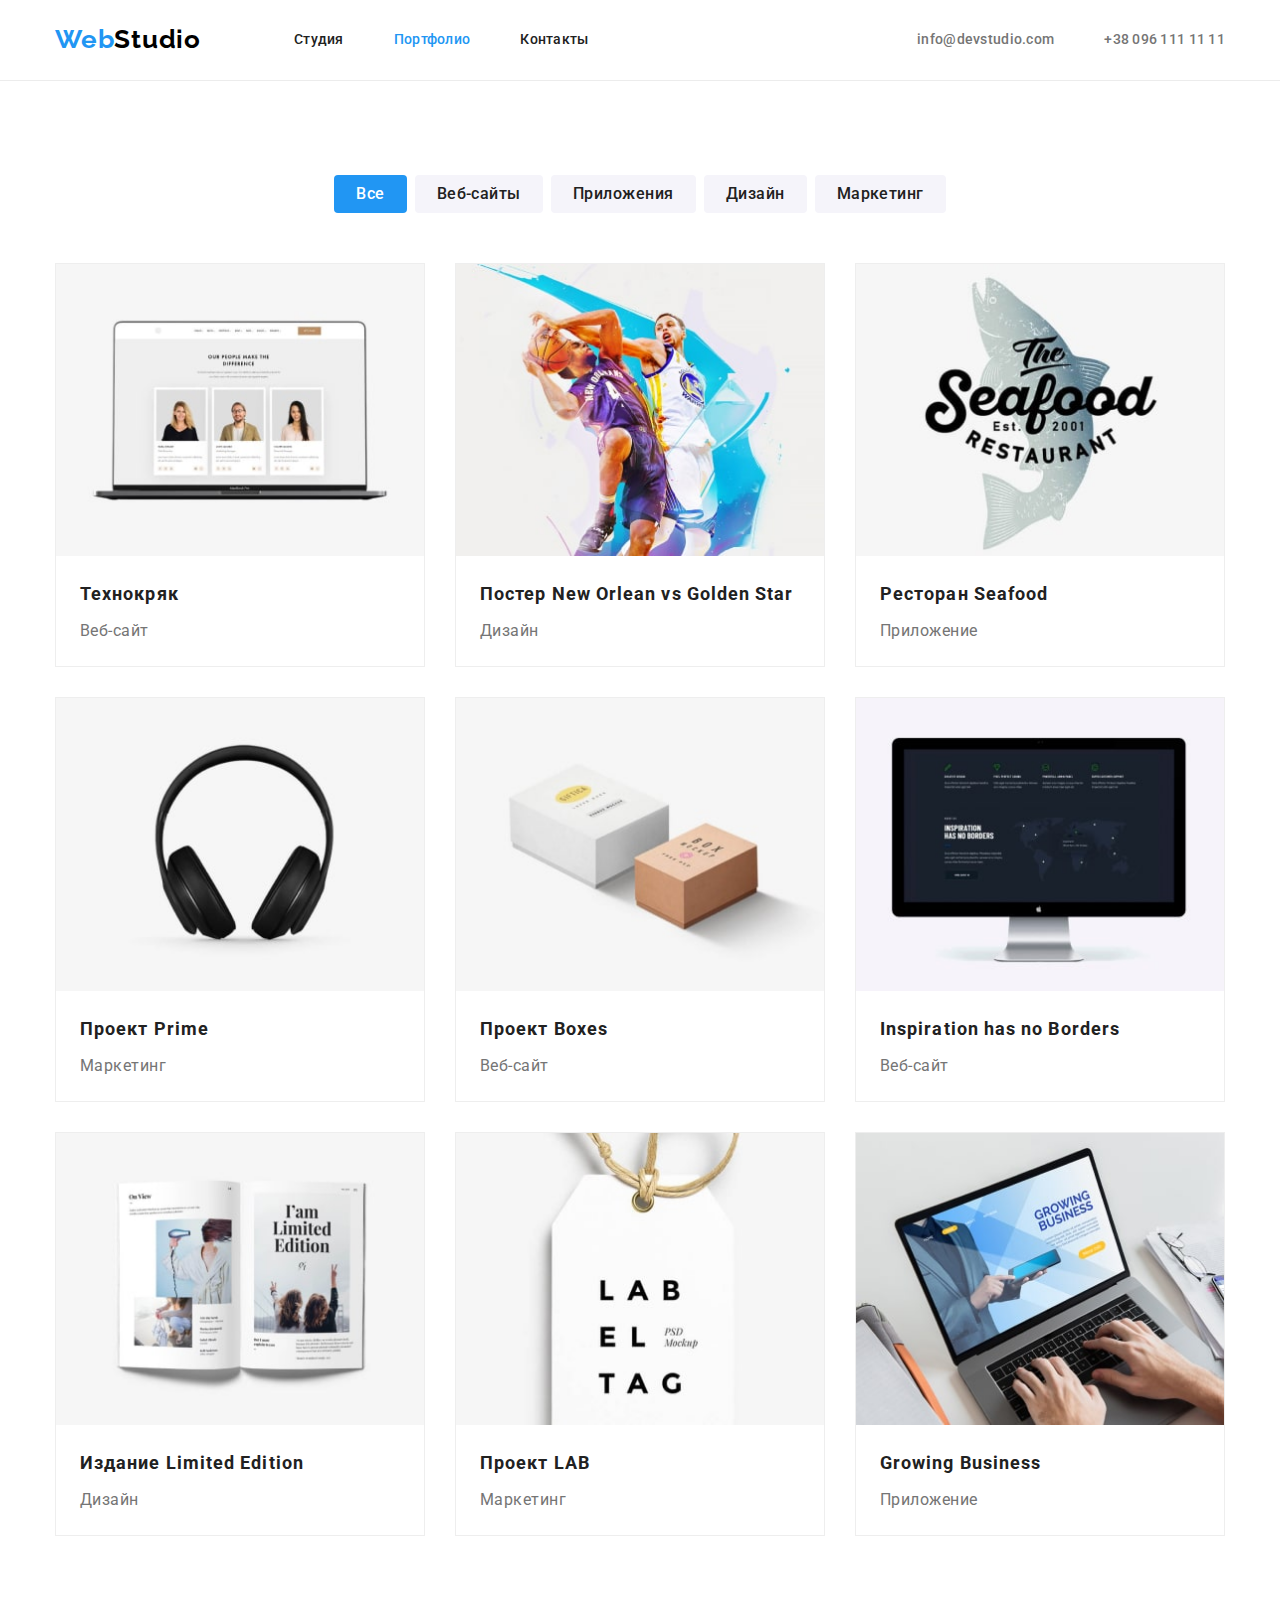
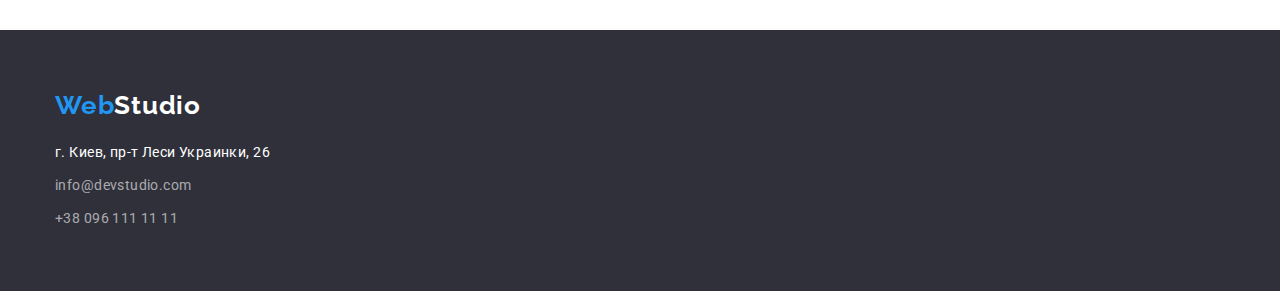
==== portfolio.html @ 2f0d54f7 "перенос данных из hw03" ====
<!DOCTYPE html>
<html lang="ru">
<head>
    <meta charset="UTF-8">
    <meta http-equiv="X-UA-Compatible" content="IE=edge">
    <meta name="viewport" content="width=device-width, initial-scale=1.0">
    <title>Portfolio</title>
    <link rel="preconnect" href="https://fonts.googleapis.com">
    <link rel="preconnect" href="https://fonts.gstatic.com" crossorigin>
    <link href="https://fonts.googleapis.com/css2?family=Raleway:wght@700&family=Roboto:wght@400;500;700;900&display=swap"
        rel="stylesheet">
    <link rel="stylesheet" href="https://cdnjs.cloudflare.com/ajax/libs/modern-normalize/1.1.0/modern-normalize.min.css" />
    <link rel="stylesheet" href="./css/style.css">
</head>
<body>
    <!-- Шапка сайта -->
    <header class="header">
        <div class="container header-container">
            <nav class="header-nav">
                <a class="header-logo link" href="./index.html"><span class="web-logo">Web</span>Studio</a>
                <ul class="nav-list list">
                    <li class="nav-item"><a class="nav-link link" href="./index.html">Студия</a></li>
                    <li class="nav-item"><a class="nav-link link current" href="./portfolio.html">Портфолио</a></li>
                    <li class="nav-item"><a class="nav-link link" href="">Контакты</a></li>
                </ul>
            </nav>
            <ul class="contact-list list">
                <li class="contact-item"><a class="contact-link link" href="mailto:info@devstudio.com">info@devstudio.com</a></li>
                <li class="contact-item"><a class="contact-link link" href="tel:+380961111111">+38 096 111 11 11</a></li>
            </ul>
        </div>
    </header>
    
    <!-- Основная часть (filter)-->
    <main>
        <section class="section">
            <div class="container">
                <h1 hidden>Примеры портфолио</h1>
                <!-- Фильтры -->
                <ul class="filter-list list">
                    <li class="filter-item">
                        <button class="filter-btn current" type="button">Все</button>
                    </li>
                    <li class="filter-item">
                        <button class="filter-btn" type="button">Веб-сайты</button>
                    </li>
                    <li class="filter-item">
                        <button class="filter-btn" type="button">Приложения</button>
                    </li>
                    <li class="filter-item">
                        <button class="filter-btn" type="button">Дизайн</button>
                    </li>
                    <li class="filter-item">
                        <button class="filter-btn" type="button">Маркетинг</button>
                    </li>
                </ul>
                <!-- Примеры работ -->
                <ul class="work-list list">
                    <li class="work-item">
                        <a class="work-link" href="">
                            <img class="work-photo" src="./img/portfolio1.jpg" alt="Веб-сайт" width="370" height="294">
                        </a>
                        <h2 class="work-title">Технокряк</h2>
                        <p class="work-text">Веб-сайт</p>
                    </li>
                    <li class="work-item">
                        <a class="work-link" href="">
                            <img class="work-photo" src="./img/portfolio2.jpg" alt="Дизайн" width="370" height="294">
                        </a>
                        <h2 class="work-title">Постер New Orlean vs Golden Star</h2>
                        <p class="work-text">Дизайн</p>
                    </li>
                    <li class="work-item">
                        <a class="work-link" href="">
                            <img class="work-photo" src="./img/portfolio3.jpg" alt="Приложение" width="370" height="294">
                        </a>
                        <h2 class="work-title">Ресторан Seafood</h2>
                        <p class="work-text">Приложение</p>
                    </li>
                    <li class="work-item">
                        <a class="work-link" href="">
                            <img class="work-photo" src="./img/portfolio4.jpg" alt="Маркетинг" width="370" height="294">
                        </a>
                        <h2 class="work-title">Проект Prime</h2>
                        <p class="work-text">Маркетинг</p>
                    </li>
                    <li class="work-item">
                        <a class="work-link" href="">
                            <img class="work-photo" src="./img/portfolio5.jpg" alt="Приложение" width="370" height="294">
                        </a>
                        <h2 class="work-title">Проект Boxes</h2>
                        <p class="work-text">Веб-сайт</p>
                    </li>
                    <li class="work-item">
                        <a class="work-link" href="">
                            <img class="work-photo" src="./img/portfolio6.jpg" alt="Веб-сайт" width="370" height="294">
                        </a>
                        <h2 class="work-title">Inspiration has no Borders</h2>
                        <p class="work-text">Веб-сайт</p>
                    </li>
                    <li class="work-item">
                        <a class="work-link" href="">
                            <img class="work-photo" src="./img/portfolio7.jpg" alt="Дизайн" width="370" height="294">
                        </a>
                        <h2 class="work-title">Издание Limited Edition</h2>
                        <p class="work-text">Дизайн</p>
                    </li>
                    <li class="work-item">
                        <a class="work-link" href="">
                            <img class="work-photo" src="./img/portfolio8.jpg" alt="Маркетинг" width="370" height="294">
                        </a>
                        <h2 class="work-title">Проект LAB</h2>
                        <p class="work-text">Маркетинг</p>
                    </li>
                    <li class="work-item">
                        <a class="work-link" href="">
                            <img class="work-photo" src="./img/portfolio9.jpg" alt="Веб-сайт" width="370" height="294">
                        </a>
                        <h2 class="work-title">Growing Business</h2>
                        <p class="work-text">Приложение</p>
                    </li>
                </ul>
            </div>
        </section>
    </main>
    
    <!-- Подвал -->
    <footer class="footer">
        <div class="container">
            <a class="footer-logo link" href="./index.html"><span class="web-logo">Web</span>Studio</a>
            <address class="footer-adress">
                <ul class="footer-list list">
                    <li class="footer-item"><a class="footer-link link adr" href="https://goo.gl/maps/FyRtDCah4eufWKgu7" target="_blank">г. Киев, пр-т Леси Украинки, 26</a></li>
                    <li class="footer-item"><a class="footer-link link" href="mailto:info@devstudio.com">info@devstudio.com</a></li>
                    <li class="footer-item"><a class="footer-link link" href="tel:+380961111111">+38 096 111 11 11</a></li>
                </ul>
            </address>
        </div>
    </footer>
</body>
</html>
---- css/style.css ----
/* основной цвет текста #212121 */
/* вторичный цвет текста #757575 */
/* имейл и телефон в футере rgba(255, 255, 255, 0,6) */
/* акцент #2196F3 */
/* основной белый фон и белый шрифт #FFFFFF */
/* серый фон #F5F4FA */
/* темно синий фон героя и футера #2F303A */

:root {
  --main-text-color: #212121;
  --secondary-text-color: #757575;
  --white-text-color: #ffffff;
  --accent-color: #2196f3;
  --backgr-btn-color: #f5f4fa;
  --card-set-gap: 30px;
}
p,
h1,
h2,
h3 {
  margin: 0;
}
ul {
  margin: 0;
  padding-left: 0;
}
img {
  display: block;
  max-width: 100%;
  height: auto;
}
body {
  font-family: 'Roboto', sans-serif;
  color: var(--main-text-color);
  background-color: #ffffff;
}
/* основной цвет текста */
.feature-title,
.activity-title,
.team-title,
.team-title-name,
.work-title {
  color: var(--main-text-color);
}
/* вторичный цвет текста */
.contact-link,
.feature-text,
.team-text,
.work-text {
  color: var(--secondary-text-color);
}
/* Убираем точки перед списком */
.list {
  list-style: none;
}
/* Убираем подчеркивание у ссылок */
.link {
  text-decoration: none;
}
.section {
  padding-top: 94px;
  padding-bottom: 94px;
}
.section.no-padding {
  padding-top: 0;
  padding-bottom: 0;
}
.container {
  width: 1200px;
  margin: 0 auto;
  padding-left: 15px;
  padding-right: 15px;
}

/*-------------- HEADER-------------- */
.header {
  padding-top: 24px;
  padding-bottom: 25px;
  border-bottom: 1px solid #ececec;
}
.header-container {
  display: flex;
  align-items: center;
}
.header-nav {
  display: flex;
  align-items: center;
}
/* Основной цвет логотипа */
.header-logo {
  font-family: 'Raleway', sans-serif;
  font-weight: 700;
  font-size: 26px;
  line-height: calc(31 / 26);
  letter-spacing: 0.03em;
  color: #000000;
  margin-right: 93px;
}
/* Красит часть логотипа в синий цвет в хидере и футере*/
.web-logo {
  color: var(--accent-color);
}
/* элементы навигации в хидере студии*/
.nav-list {
  display: flex;
}
.nav-link {
  font-weight: 500;
  font-size: 14px;
  line-height: calc(16 / 14);
  letter-spacing: 0.02em;
  color: inherit;
}
.nav-link:hover,
.nav-link:focus {
  color: var(--accent-color);
}
.nav-link.current {
  color: var(--accent-color);
}
.nav-item:not(:last-child) {
  margin-right: 50px;
}
.contact-list {
  margin-left: auto;
  display: flex;
}
.contact-link {
  font-weight: 500;
  font-size: 14px;
  line-height: calc(16 / 14);
  letter-spacing: 0.02em;
}
.contact-link:hover,
.contact-link:focus {
  color: var(--accent-color);
}
.contact-item:not(:last-child) {
  margin-right: 50px;
}
/*----------- HERO------------- */
.hero {
  background-color: #2f303a;
}
.hero-container {
  display: flex;
  flex-direction: column;
  align-items: center;
}
.hero-title {
  font-weight: 900;
  font-size: 44px;
  line-height: 1.36;
  text-align: center;
  letter-spacing: 0.06em;
  text-transform: uppercase;
  color: var(--white-text-color);
  padding-top: 200px;
  margin-bottom: 30px;

  max-width: 696px;
}
/* Кнопка героя */
.hero-btn {
  padding: 8px 30px;
  margin-bottom: 200px;

  font-family: inherit;
  font-weight: 700;
  font-size: 16px;
  line-height: 1.87;
  letter-spacing: 0.06em;
  color: var(--white-text-color);
  background-color: var(--accent-color);
  border-color: transparent;
  cursor: pointer;
  border-radius: 4px;
}

/*-------НАШИ ОСОБЕННОСТИ------- */
.feature-list {
  display: flex;
}
.feature-item:not(:last-child) {
  margin-right: 30px;
}
.feature-title {
  font-size: 14px;
  line-height: calc(16 / 14);
  letter-spacing: 0.03em;
  text-transform: uppercase;
  margin-bottom: 10px;
}
.feature-text {
  font-size: 14px;
  line-height: 1.71;
  letter-spacing: 0.03em;
}

/*-------ЧЕМ ЗАНИМАЕМСЯ------- */
.activity-list {
  display: flex;
}
.activity-item:not(:last-child) {
  margin-right: 30px;
}
.activity-title {
  font-size: 36px;
  line-height: calc(42 / 36);
  text-align: center;
  letter-spacing: 0.03em;
  margin-bottom: 50px;
}

/*-------НАША КОМАНДА------- */
.team {
  background-color: var(--backgr-btn-color);
}
.team-list {
  display: flex;
  padding-top: 0px;
}
.team-item:not(:last-child) {
  margin-right: 30px;
}
.team-item {
  border-radius: 0px 0px 4px 4px;
  box-shadow: 0px 1px 3px rgba(0, 0, 0, 0.12), 0px 1px 1px rgba(0, 0, 0, 0.14),
    0px 2px 1px rgba(0, 0, 0, 0.2);
  background-color: #ffffff;
}
.team-photo {
  margin-bottom: 30px;
}
.team-title {
  font-size: 36px;
  line-height: calc(42 / 36);
  text-align: center;
  letter-spacing: 0.03em;
  margin-bottom: 50px;
}
.team-title-name {
  font-weight: 500;
  font-size: 16px;
  line-height: calc(19 / 16);
  text-align: center;
  letter-spacing: 0.03em;
  margin-bottom: 10px;
}
.team-text {
  font-size: 16px;
  line-height: calc(19 / 16);
  text-align: center;
  letter-spacing: 0.03em;
  padding-bottom: 30px;
}

/*---КНОПКИ ФИЛЬТРОВ В ПОРТФОЛИО---*/
.filter-list {
  display: flex;
  margin-bottom: 50px;
  justify-content: center;
}
.filter-item:not(:last-child) {
  margin-right: 8px;
}
.filter-btn {
  font-family: inherit;
  font-weight: 500;
  font-size: 16px;
  line-height: 1.62;
  text-align: center;
  letter-spacing: 0.03em;
  color: var(--main-text-color);
  background-color: var(--backgr-btn-color);
  border-color: transparent;
  cursor: pointer;
  border-radius: 4px;

  padding: 4px 20px;
}
.filter-btn:hover,
.filter-btn:focus {
  color: var(--white-text-color);
  background-color: var(--accent-color);
}
.filter-btn.current {
  color: var(--white-text-color);
  background-color: var(--accent-color);
}

/*--------ПРИМЕРЫ РАБОТ ПОРТФОЛИО------ */
.work-list {
  display: flex;
  flex-wrap: wrap;
  margin-left: calc(-1 * var(--card-set-gap));
  margin-top: calc(-1 * var(--card-set-gap));
}
.work-item {
  flex-basis: calc(100% / 3 - var(--card-set-gap));
  margin-left: var(--card-set-gap);
  margin-top: var(--card-set-gap);
  border: 1px solid #eeeeee;
}
.work-photo {
  margin-bottom: 20px;
}
.work-title {
  font-size: 18px;
  line-height: 2;
  letter-spacing: 0.06em;

  padding-left: 24px;
  margin-bottom: 4px;
}
.work-text {
  font-size: 16px;
  line-height: 1.87;
  letter-spacing: 0.03em;

  padding-left: 24px;
  padding-bottom: 20px;
}

/*----------- FOOTER------------- */
.footer {
  background-color: #2f303a;
}
.footer-logo {
  font-family: 'Raleway', sans-serif;
  font-weight: 700;
  font-size: 26px;
  line-height: calc(31 / 26);
  letter-spacing: 0.03em;
  color: var(--white-text-color);

  display: block;
  padding-top: 60px;
  margin-bottom: 20px;
}
.footer-item:not(:last-child) {
  margin-bottom: 9px;
}
.footer-list {
  padding-bottom: 60px;
}
.footer-link {
  font-style: normal;
  font-size: 14px;
  line-height: 1.71;
  letter-spacing: 0.03em;
  color: rgba(255, 255, 255, 0.6);
}
.footer-link.adr {
  color: var(--white-text-color);
}
.footer-link:hover,
.footer-link:focus {
  color: var(--accent-color);
}
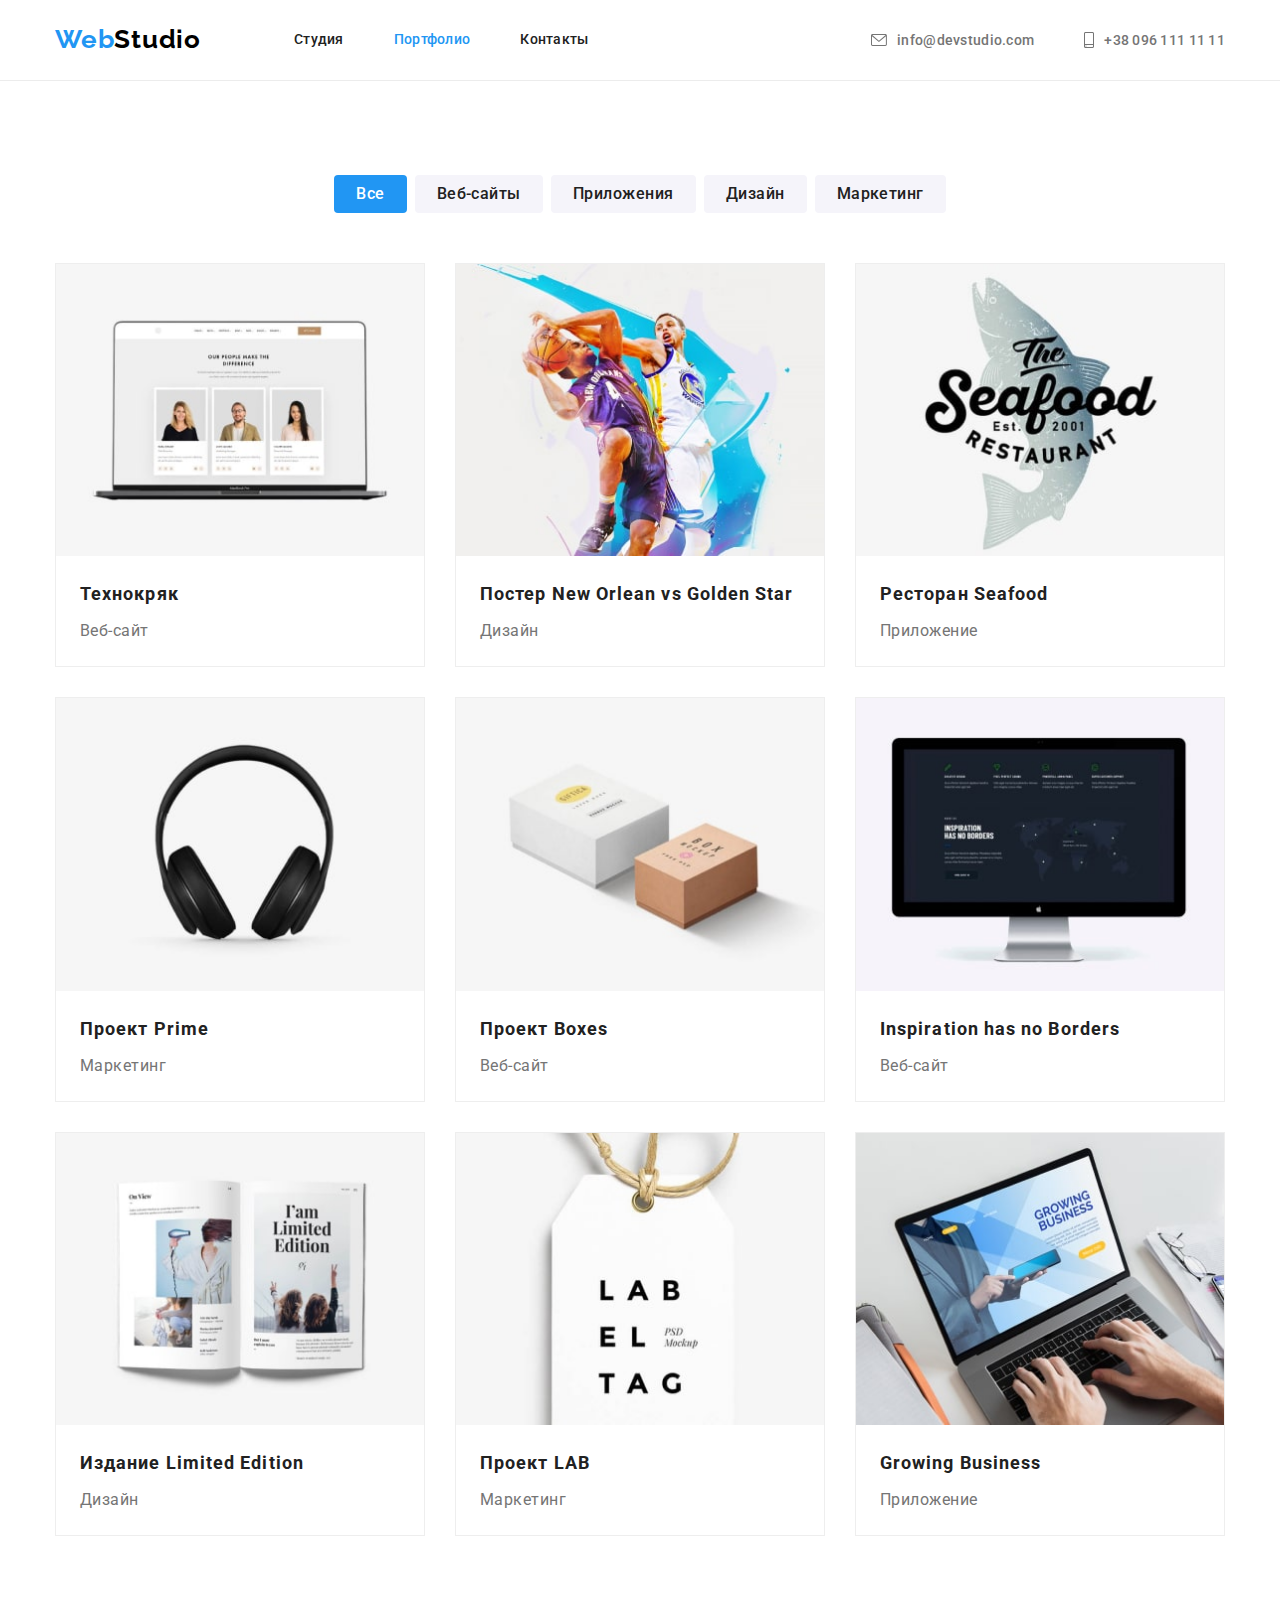
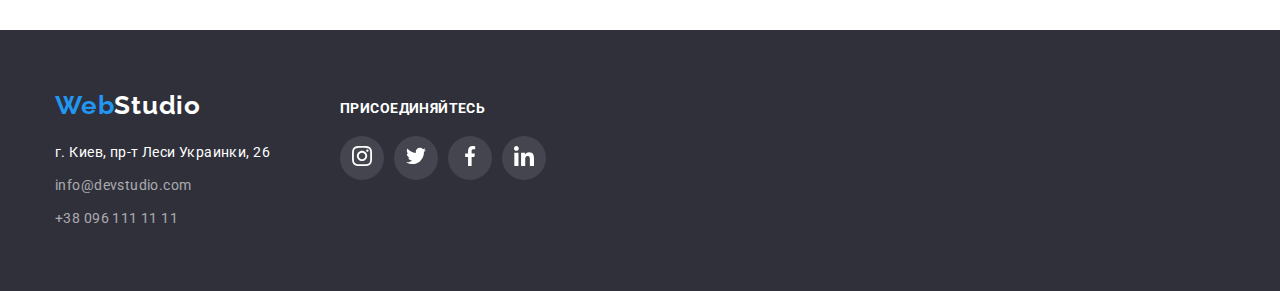
==== commit 3058b853: "сверстал футтер с соцсетями" ====
--- a/portfolio.html
+++ b/portfolio.html
@@ -25,8 +25,22 @@
                 </ul>
             </nav>
             <ul class="contact-list list">
-                <li class="contact-item"><a class="contact-link link" href="mailto:info@devstudio.com">info@devstudio.com</a></li>
-                <li class="contact-item"><a class="contact-link link" href="tel:+380961111111">+38 096 111 11 11</a></li>
+                <li class="contact-item">
+                    <a class="contact-link link" href="mailto:info@devstudio.com">
+                        <svg class="header-icon" width="16" height="12">
+                            <use href="./img/icons.svg#icon-envelope"></use>
+                        </svg>
+                        info@devstudio.com
+                    </a>
+                </li>
+                <li class="contact-item">
+                    <a class="contact-link link" href="tel:+380961111111">
+                        <svg class="header-icon" width="10" height="16">
+                            <use href="./img/icons.svg#icon-smartphone"></use>
+                        </svg>
+                        +38 096 111 11 11
+                    </a>
+                </li>
             </ul>
         </div>
     </header>
@@ -60,64 +74,82 @@
                         <a class="work-link" href="">
                             <img class="work-photo" src="./img/portfolio1.jpg" alt="Веб-сайт" width="370" height="294">
                         </a>
-                        <h2 class="work-title">Технокряк</h2>
-                        <p class="work-text">Веб-сайт</p>
+                        <div class="work-content">
+                            <h2 class="work-title">Технокряк</h2>
+                            <p class="work-text">Веб-сайт</p>
+                        </div>
                     </li>
                     <li class="work-item">
                         <a class="work-link" href="">
                             <img class="work-photo" src="./img/portfolio2.jpg" alt="Дизайн" width="370" height="294">
                         </a>
-                        <h2 class="work-title">Постер New Orlean vs Golden Star</h2>
-                        <p class="work-text">Дизайн</p>
+                        <div class="work-content">
+                            <h2 class="work-title">Постер New Orlean vs Golden Star</h2>
+                            <p class="work-text">Дизайн</p>
+                        </div>
                     </li>
                     <li class="work-item">
                         <a class="work-link" href="">
                             <img class="work-photo" src="./img/portfolio3.jpg" alt="Приложение" width="370" height="294">
                         </a>
-                        <h2 class="work-title">Ресторан Seafood</h2>
-                        <p class="work-text">Приложение</p>
+                        <div class="work-content">
+                            <h2 class="work-title">Ресторан Seafood</h2>
+                            <p class="work-text">Приложение</p>
+                        </div>
                     </li>
                     <li class="work-item">
                         <a class="work-link" href="">
                             <img class="work-photo" src="./img/portfolio4.jpg" alt="Маркетинг" width="370" height="294">
                         </a>
-                        <h2 class="work-title">Проект Prime</h2>
-                        <p class="work-text">Маркетинг</p>
+                        <div class="work-content">
+                            <h2 class="work-title">Проект Prime</h2>
+                            <p class="work-text">Маркетинг</p>
+                        </div>
                     </li>
                     <li class="work-item">
                         <a class="work-link" href="">
                             <img class="work-photo" src="./img/portfolio5.jpg" alt="Приложение" width="370" height="294">
                         </a>
-                        <h2 class="work-title">Проект Boxes</h2>
-                        <p class="work-text">Веб-сайт</p>
+                        <div class="work-content">
+                            <h2 class="work-title">Проект Boxes</h2>
+                            <p class="work-text">Веб-сайт</p>
+                        </div>
                     </li>
                     <li class="work-item">
                         <a class="work-link" href="">
                             <img class="work-photo" src="./img/portfolio6.jpg" alt="Веб-сайт" width="370" height="294">
                         </a>
-                        <h2 class="work-title">Inspiration has no Borders</h2>
-                        <p class="work-text">Веб-сайт</p>
+                        <div class="work-content">
+                            <h2 class="work-title">Inspiration has no Borders</h2>
+                            <p class="work-text">Веб-сайт</p>
+                        </div>
                     </li>
                     <li class="work-item">
                         <a class="work-link" href="">
                             <img class="work-photo" src="./img/portfolio7.jpg" alt="Дизайн" width="370" height="294">
                         </a>
-                        <h2 class="work-title">Издание Limited Edition</h2>
-                        <p class="work-text">Дизайн</p>
+                        <div class="work-content">
+                            <h2 class="work-title">Издание Limited Edition</h2>
+                            <p class="work-text">Дизайн</p>
+                        </div>
                     </li>
                     <li class="work-item">
                         <a class="work-link" href="">
                             <img class="work-photo" src="./img/portfolio8.jpg" alt="Маркетинг" width="370" height="294">
                         </a>
-                        <h2 class="work-title">Проект LAB</h2>
-                        <p class="work-text">Маркетинг</p>
+                        <div class="work-content">
+                            <h2 class="work-title">Проект LAB</h2>
+                            <p class="work-text">Маркетинг</p>
+                        </div>
                     </li>
                     <li class="work-item">
                         <a class="work-link" href="">
                             <img class="work-photo" src="./img/portfolio9.jpg" alt="Веб-сайт" width="370" height="294">
                         </a>
-                        <h2 class="work-title">Growing Business</h2>
-                        <p class="work-text">Приложение</p>
+                        <div class="work-content">
+                            <h2 class="work-title">Growing Business</h2>
+                            <p class="work-text">Приложение</p>
+                        </div>
                     </li>
                 </ul>
             </div>
@@ -126,15 +158,53 @@
     
     <!-- Подвал -->
     <footer class="footer">
-        <div class="container">
-            <a class="footer-logo link" href="./index.html"><span class="web-logo">Web</span>Studio</a>
-            <address class="footer-adress">
-                <ul class="footer-list list">
-                    <li class="footer-item"><a class="footer-link link adr" href="https://goo.gl/maps/FyRtDCah4eufWKgu7" target="_blank">г. Киев, пр-т Леси Украинки, 26</a></li>
-                    <li class="footer-item"><a class="footer-link link" href="mailto:info@devstudio.com">info@devstudio.com</a></li>
-                    <li class="footer-item"><a class="footer-link link" href="tel:+380961111111">+38 096 111 11 11</a></li>
-                </ul>
-            </address>
+        <div class="container footer-sides">
+            <div class="footer-left">
+                <a class="footer-logo link" href="./index.html"><span class="web-logo">Web</span>Studio</a>
+                <address class="footer-adress">
+                    <ul class="footer-list list">
+                        <li class="footer-item"><a class="footer-link link adr" href="https://goo.gl/maps/FyRtDCah4eufWKgu7"
+                                target="_blank">г. Киев, пр-т Леси Украинки, 26</a></li>
+                        <li class="footer-item"><a class="footer-link link"
+                                href="mailto:info@devstudio.com">info@devstudio.com</a></li>
+                        <li class="footer-item"><a class="footer-link link" href="tel:+380961111111">+38 096 111 11 11</a>
+                        </li>
+                    </ul>
+                </address>
+            </div>
+            <div class="footer-right">
+                <h2 class="footer-right-title">присоединяйтесь</h2>
+                <ul class="footer-social-list list">
+                    <li class="footer-social-item">
+                        <a class="footer-social-link" href="">
+                            <svg class="social-icon" width="20" height="20">
+                                <use href="./img/icons.svg#icon-instagram"></use>
+                            </svg>
+                        </a>
+                    </li>
+                    <li class="footer-social-item">
+                        <a class="footer-social-link" href="">
+                            <svg class="social-icon" width="20" height="20">
+                                <use href="./img/icons.svg#icon-twitter"></use>
+                            </svg>
+                        </a>
+                    </li>
+                    <li class="footer-social-item">
+                        <a class="footer-social-link" href="">
+                            <svg class="social-icon" width="20" height="20">
+                                <use href="./img/icons.svg#icon-facebook"></use>
+                            </svg>
+                        </a>
+                    </li>
+                    <li class="footer-social-item">
+                        <a class="footer-social-link" href="">
+                            <svg class="social-icon" width="20" height="20">
+                                <use href="./img/icons.svg#icon-linkedin"></use>
+                            </svg>
+                        </a>
+                    </li>
+                </ul>
+            </div>
         </div>
     </footer>
 </body>
--- a/css/style.css
+++ b/css/style.css
@@ -12,6 +12,7 @@
   --white-text-color: #ffffff;
   --accent-color: #2196f3;
   --backgr-btn-color: #f5f4fa;
+  --icon-color: #afb1b8;
   --card-set-gap: 30px;
 }
 p,
@@ -88,13 +89,14 @@
 }
 /* Основной цвет логотипа */
 .header-logo {
+  margin-right: 93px;
+
   font-family: 'Raleway', sans-serif;
   font-weight: 700;
   font-size: 26px;
   line-height: calc(31 / 26);
   letter-spacing: 0.03em;
   color: #000000;
-  margin-right: 93px;
 }
 /* Красит часть логотипа в синий цвет в хидере и футере*/
 .web-logo {
@@ -122,10 +124,13 @@
   margin-right: 50px;
 }
 .contact-list {
+  display: flex;
   margin-left: auto;
-  display: flex;
 }
 .contact-link {
+  display: flex;
+  align-items: center;
+
   font-weight: 500;
   font-size: 14px;
   line-height: calc(16 / 14);
@@ -138,16 +143,36 @@
 .contact-item:not(:last-child) {
   margin-right: 50px;
 }
+.header-icon {
+  margin-right: 10px;
+  fill: currentColor;
+}
+
 /*----------- HERO------------- */
 .hero {
-  background-color: #2f303a;
+  margin: 0 auto;
+  max-width: 1600px;
+  height: 600px;
+
+  background-color: #c4c4c4;
+  background-image: linear-gradient(
+      to right,
+      rgba(47, 48, 58, 0.4),
+      rgba(47, 48, 58, 0.4)
+    ),
+    url(../img/hero.jpg);
+  background-repeat: no-repeat;
+  background-position: center;
+  background-size: cover;
 }
 .hero-container {
-  display: flex;
-  flex-direction: column;
-  align-items: center;
+  padding-bottom: 200px;
+  text-align: center;
 }
 .hero-title {
+  padding-top: 200px;
+  margin-bottom: 30px;
+
   font-weight: 900;
   font-size: 44px;
   line-height: 1.36;
@@ -155,15 +180,10 @@
   letter-spacing: 0.06em;
   text-transform: uppercase;
   color: var(--white-text-color);
-  padding-top: 200px;
-  margin-bottom: 30px;
-
-  max-width: 696px;
 }
 /* Кнопка героя */
 .hero-btn {
   padding: 8px 30px;
-  margin-bottom: 200px;
 
   font-family: inherit;
   font-weight: 700;
@@ -184,12 +204,23 @@
 .feature-item:not(:last-child) {
   margin-right: 30px;
 }
+.feature-box {
+  display: flex;
+  margin-bottom: 30px;
+  width: 270px;
+  height: 120px;
+  background-color: var(--backgr-btn-color);
+  align-items: center;
+  justify-content: center;
+}
+
 .feature-title {
+  margin-bottom: 10px;
+
   font-size: 14px;
   line-height: calc(16 / 14);
   letter-spacing: 0.03em;
   text-transform: uppercase;
-  margin-bottom: 10px;
 }
 .feature-text {
   font-size: 14px;
@@ -205,11 +236,12 @@
   margin-right: 30px;
 }
 .activity-title {
+  margin-bottom: 50px;
+
   font-size: 36px;
   line-height: calc(42 / 36);
   text-align: center;
   letter-spacing: 0.03em;
-  margin-bottom: 50px;
 }
 
 /*-------НАША КОМАНДА------- */
@@ -228,31 +260,96 @@
   box-shadow: 0px 1px 3px rgba(0, 0, 0, 0.12), 0px 1px 1px rgba(0, 0, 0, 0.14),
     0px 2px 1px rgba(0, 0, 0, 0.2);
   background-color: #ffffff;
+  padding-bottom: 30px;
 }
 .team-photo {
   margin-bottom: 30px;
 }
 .team-title {
+  margin-bottom: 50px;
+
   font-size: 36px;
   line-height: calc(42 / 36);
   text-align: center;
   letter-spacing: 0.03em;
-  margin-bottom: 50px;
 }
 .team-title-name {
+  margin-bottom: 10px;
+
   font-weight: 500;
   font-size: 16px;
   line-height: calc(19 / 16);
   text-align: center;
   letter-spacing: 0.03em;
-  margin-bottom: 10px;
 }
 .team-text {
+  margin-bottom: 16px;
+
   font-size: 16px;
   line-height: calc(19 / 16);
   text-align: center;
   letter-spacing: 0.03em;
-  padding-bottom: 30px;
+}
+.team-icon-list {
+  padding: 0;
+  display: flex;
+  justify-content: center;
+}
+.team-icon-item:not(:last-child) {
+  margin-right: 10px;
+}
+.team-icon-link {
+  display: flex;
+  justify-content: center;
+  align-items: center;
+  width: 44px;
+  height: 44px;
+  border-radius: 50%;
+  color: var(--icon-color);
+}
+.team-icon-link:hover,
+.team-icon-link:focus {
+  background-color: var(--accent-color);
+  color: var(--white-text-color);
+}
+.team-icon {
+  fill: currentColor;
+}
+
+/*---ПОСТОЯННЫЕ КЛИЕНТЫ---*/
+.client-title {
+  margin-bottom: 50px;
+
+  font-size: 36px;
+  line-height: calc(42 / 36);
+  text-align: center;
+  letter-spacing: 0.03em;
+}
+.client-list {
+  display: flex;
+}
+.client-item:not(:last-child) {
+  margin-right: 30px;
+}
+
+.client-box-link {
+  display: flex;
+
+  width: 170px;
+  height: 92px;
+  align-items: center;
+  justify-content: center;
+  border: 1px solid rgba(175, 177, 184, 1);
+  border-radius: 4px;
+  color: var(--icon-color);
+}
+.client-box-link:hover,
+.client-box-link:focus {
+  color: var(--accent-color);
+  border-color: var(--accent-color);
+}
+.client-icon {
+  fill: currentColor;
 }
 
 /*---КНОПКИ ФИЛЬТРОВ В ПОРТФОЛИО---*/
@@ -265,6 +362,8 @@
   margin-right: 8px;
 }
 .filter-btn {
+  padding: 4px 20px;
+
   font-family: inherit;
   font-weight: 500;
   font-size: 16px;
@@ -276,8 +375,6 @@
   border-color: transparent;
   cursor: pointer;
   border-radius: 4px;
-
-  padding: 4px 20px;
 }
 .filter-btn:hover,
 .filter-btn:focus {
@@ -305,38 +402,41 @@
 .work-photo {
   margin-bottom: 20px;
 }
+.work-content {
+  padding-left: 24px;
+  padding-bottom: 20px;
+}
 .work-title {
+  margin-bottom: 4px;
+
   font-size: 18px;
   line-height: 2;
   letter-spacing: 0.06em;
-
-  padding-left: 24px;
-  margin-bottom: 4px;
 }
 .work-text {
   font-size: 16px;
   line-height: 1.87;
   letter-spacing: 0.03em;
-
-  padding-left: 24px;
-  padding-bottom: 20px;
 }
 
 /*----------- FOOTER------------- */
 .footer {
   background-color: #2f303a;
 }
+.footer-sides {
+  display: flex;
+}
 .footer-logo {
+  display: block;
+  padding-top: 60px;
+  margin-bottom: 20px;
+
   font-family: 'Raleway', sans-serif;
   font-weight: 700;
   font-size: 26px;
   line-height: calc(31 / 26);
   letter-spacing: 0.03em;
   color: var(--white-text-color);
-
-  display: block;
-  padding-top: 60px;
-  margin-bottom: 20px;
 }
 .footer-item:not(:last-child) {
   margin-bottom: 9px;
@@ -358,3 +458,43 @@
 .footer-link:focus {
   color: var(--accent-color);
 }
+.footer-right {
+  padding-top: 70px;
+  margin-left: 70px;
+}
+.footer-right-title {
+  margin-bottom: 20px;
+
+  font-size: 14px;
+  line-height: calc(16 / 14);
+  letter-spacing: 0.03em;
+  text-transform: uppercase;
+  color: var(--white-text-color);
+}
+.footer-social-list {
+  display: flex;
+}
+.footer-social-item {
+  display: flex;
+
+  width: 44px;
+  height: 44px;
+  border-radius: 50%;
+  background-color: rgba(255, 255, 255, 0.1);
+  justify-content: center;
+  align-items: center;
+}
+.footer-social-item:not(:last-child) {
+  margin-right: 10px;
+}
+.footer-social-item:hover,
+.footer-social-item:focus {
+  background-color: var(--accent-color);
+}
+
+.footer-social-link {
+  color: var(--white-text-color);
+}
+.social-icon {
+  fill: currentColor;
+}
